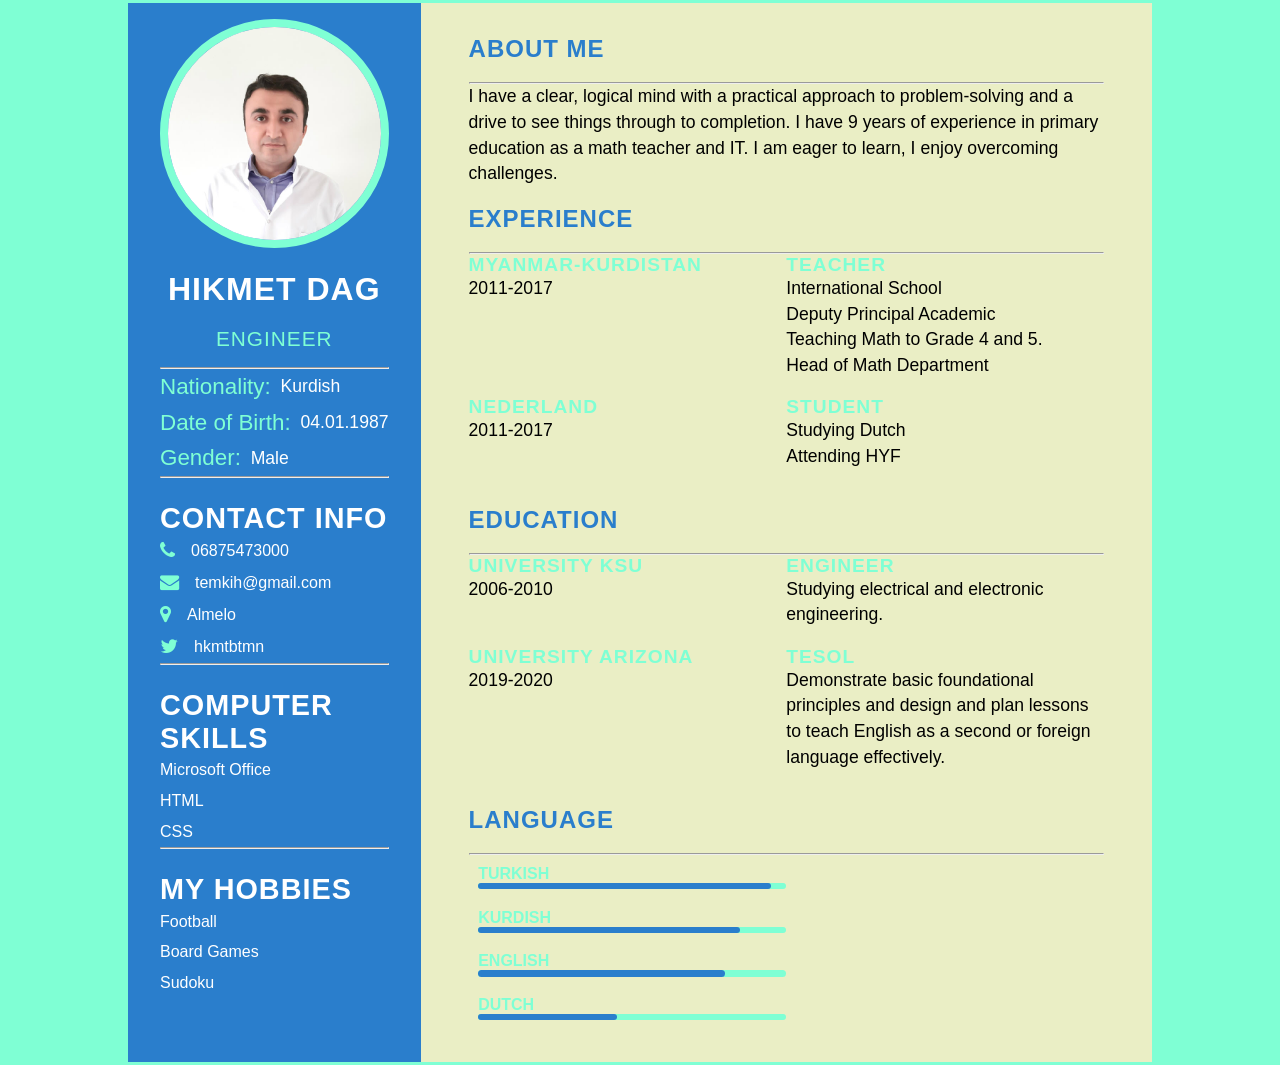
==== week1/Homework/index.html @ e9bf2a23 "Last changes" ====
<!DOCTYPE html>
<html lang="en">
<head>
    
    <meta charset="UTF-8">
    <meta http-equiv="X-UA-Compatible" content="IE=edge">
    <meta name="viewport" content="width=, initial-scale=1.0">
    <title>Resume</title>
    <link rel="stylesheet" href="index.css">
    <!-- Goole font coppied from WWW.w3school.com -->
    <link href="https://fonts.googleapis.com/css2?family=Poppins:wght@100;300;400;600&display=swap" rel="stylesheet">
    <!-- I added this ref link foe some special character like twitter sign.. -->
    <link rel="stylesheet" href="https://cdnjs.cloudflare.com/ajax/libs/font-awesome/4.7.0/css/font-awesome.min.css">
</head>
<body>
    <main class="main-content">
<!-- I divided the page into two parts left and right -->
     <section class="left-section">

     <div class="left-content">

        <div class="portfolio">
         <div> <img class="image" src="hkmt.jpg" alt=""> </div>
         <h2 class="name">Hikmet dag</h2>
         <p class="career">Engineer</p>

         <hr>

                   <ul>
            <!-- &nbsp is used to put space between texts -->
        
            <li><span>Nationality:</span> &nbsp; Kurdish</li>
            <li> <span>Date of Birth:</span> &nbsp; 04.01.1987</li>
            <li><span>Gender:</span> &nbsp; Male</li>
        </ul>
         
     </div>
        <hr>

     <div class="contact-info">
         <h3 class="main-title">Contact Info</h3>
         <ul>
             <li>
                 <i class="fa fa-phone"></i>
                 06875473000
             </li>
             <li>
                <i class="fa fa-envelope"></i>
                temkih@gmail.com
            </li>
            <li>
                <i class="fa fa-map-marker"></i>
                Almelo
            </li>
            <li>
                <i class="fa fa-twitter"></i>
                hkmtbtmn
            </li>
         </ul>

         <hr>

         <h3 class="main-title">Computer Skills</h3> 
         <ul>
             <li>Microsoft Office</li>
             <li>HTML</li>
             <li>CSS</li>
             
         </ul>

         <hr>

         <h3 class="main-title">My hobbies</h3> 
            <ul>
                <li>Football</li>
                <li>Board Games</li>
                <li>Sudoku</li>
                
            </ul>
        </div>
        
    </div>

     </div> 

    
     </section>
    
     <section class="right-section">

        <div class="right-main-content">

            <section class="about sect">
                <h2 class="right-title">About Me</h2>
                <hr>
                <p class="para">
                    I have a clear, logical mind with a practical approach to problem-solving and a drive to see things through to completion.
                    I have 9 years of experience in primary education as a math teacher and  IT. I am eager to learn, I enjoy overcoming challenges.
                </p>
                <br>
                </section>
            <section class="exp-sect">
            <h2 class="right-title">experience</h2>
            <hr>
            
        <div class="timeline">

                <div class="left-tl-content">
                <h5 class="tl-title">myanmar-Kurdistan</h5>
                <p class="para">2011-2017</p>
            </div>

            <div class="riht-tl-content">
            <h5 class="tl-title-2">teacher</h5>
            <p class="para">
                    International School <br>
                    Deputy Principal Academic <br>        
                    Teaching Math to Grade 4 and 5. <br>
                    Head of Math Department <br>
                	
                </p>
        </div>
    </div>

    
    <br>
    
    <div class="timeline">

        <div class="left-tl-content">
            <h5 class="tl-title">nederland</h5>
            <p class="para">2011-2017 </p>
        </div>

        <div class="riht-tl-content">
        <h5 class="tl-title-2">student</h5>
        <p class="para">
                Studying Dutch <br>
                Attending HYF
            
            </p>
    </div>
        
       </div>
       <br>
       </section>
       <br>
    <section class="edu-sect">
    <h2 class="right-title">education</h2>
    <hr>
    
<div class="timeline">

        <div class="left-tl-content">
        <h5 class="tl-title"> University KSU</h5>
        <p class="para">2006-2010</p>
    </div>

    <div class="riht-tl-content">
    <h5 class="tl-title-2">Engineer</h5>
    <p class="para">
            Studying electrical and electronic engineering.
            
        </p>
</div>
</div>
<br>

<div class="timeline">

    <div class="left-tl-content">
    <h5 class="tl-title"> University Arizona</h5>
    <p class="para">2019-2020</p>
</div>

<div class="riht-tl-content">
<h5 class="tl-title-2">tesol</h5>
<p class="para">
    Demonstrate basic foundational principles and design and plan 
    lessons to teach English as a second or foreign language effectively.
        
    </p>
</div>
</div>
</section>
<br>
<br>

<section>
    <div class="language-section">
        <h2 class="right-title">language</h2>
        <hr>

        <ul>
            <li>
              <h5 class="language-title">turkish</h5>
                <div class="bar">
                    <div class="progress turkish"></div>
                </div>

            </li>
            

            <li>
                <h5 class="language-title">kurdish</h5>
                  <div class="bar">
                      <div class="progress kurdish"></div>
                  </div>
  
              </li>

              <li>
                <h5 class="language-title">english</h5>
                  <div class="bar">
                      <div class="progress english"></div>
                  </div>
  
              </li>
              <li>
                <h5 class="language-title">dutch</h5>
                  <div class="bar">
                      <div class="progress dutch"></div>
                  </div>
  
              </li>
        </ul>

       


    </div>
  

</section>

  
            

        </div>
     </section>
     




    </main>
    
</body>
</html>
---- week1/Homework/index.css ----
*{
    padding: 0;
    margin: 0;
    box-sizing: border-box;
    list-style: none;
    font-family: 'Nunito', sans-serif;
}

body{
    background-color: aquamarine;
}
.main-content{
    min-height: 100vh;
    width: 80%;
    margin: 0.2rem auto;
    display: grid;
    grid-template-columns: repeat(7, 1fr);
}

.left-section{
    grid-column: span 2;
    height: 100%;
    background-color: rgb(42, 126, 204);
}
.right-section{
    grid-column: span 5;
    height: 100%;
    background-color: rgb(234, 238, 197);
}

.left-content{
    padding: 1rem 2rem;
}

.profile{
    width:100%;
    border-bottom: 1px solid rgb(13, 80, 20);
}

.image{
    width: 100%;
    text-align: center;
    border-radius: 50%;
    border: 8px solid aquamarine;
}

.name{
    font-size: 2rem;
    color: white;
    text-align: center;
    text-transform: uppercase;
    letter-spacing: 1px;
    padding: 1.2rem 0;
}
.career{
    font-size: 1.3rem;
    color:aquamarine;
    text-align: center;
    text-transform: uppercase;
    letter-spacing: 1px;
    padding-bottom: 1rem; 
}

.portfolio ul li{
    padding: 0.3rem 0;
    display: flex;
    align-items: center;
    color: white;
    font-size: 1.1rem;
}
.portfolio span{
    color: aquamarine;
    font-size: 1.4rem;
}
.main-title{
    font-size: 1.8rem;
    text-transform: uppercase;
    letter-spacing: 1px;
    color: white;
    padding-top: 1.5rem;
}

.contact-info ul li{
    padding: .4rem 0;
    display: flex;
    align-items: center;
    color: white;
}
.contact-info i{
    padding-right: 1rem;
    font-size: 1.2rem;
    color: aquamarine;
}

.right-main-content{
    padding: 2rem 3rem;
}

.right-title{
    letter-spacing: 1px;
    text-transform: uppercase;
    color: rgb(42, 126, 204);
    padding-bottom: 1.2rem;
    
}

.para{
    line-height: 1.6rem;
    font-size:1.1rem;
    }

.timeline{
    display: grid;
    grid-template-columns: repeat(2,1fr);
}

.tl-title{
    letter-spacing: 1px;
    text-transform: uppercase;
    color: aquamarine;
    font-size: 1.2rem;

}

.tl-title-2{
    letter-spacing: 1px;
    text-transform: uppercase;
    color: aquamarine;
    font-size: 1.2rem;


}
 
.right-tl-content{
    padding-bottom: 2rem;
}

.language-section ul li{
    padding: 0.6rem;


}

.bar{
    width: 50%;
    height: 0.4rem;
    background-color: aquamarine;
    position: relative;
    border-radius: 12px;
}

.progress{
    height: 100%;
    position: absolute;
    left: 0;
    background-color: rgb(42, 126, 204);
    border-radius: 12px;
}

.language-title{
    color: aquamarine;
    font-size: 1rem;
    text-transform: uppercase;

}

.turkish{
    width: 95%;

}

.kurdish{
    width: 85%;

}

.english{
    width: 80%;

}

.dutch{
    width: 45%;

}
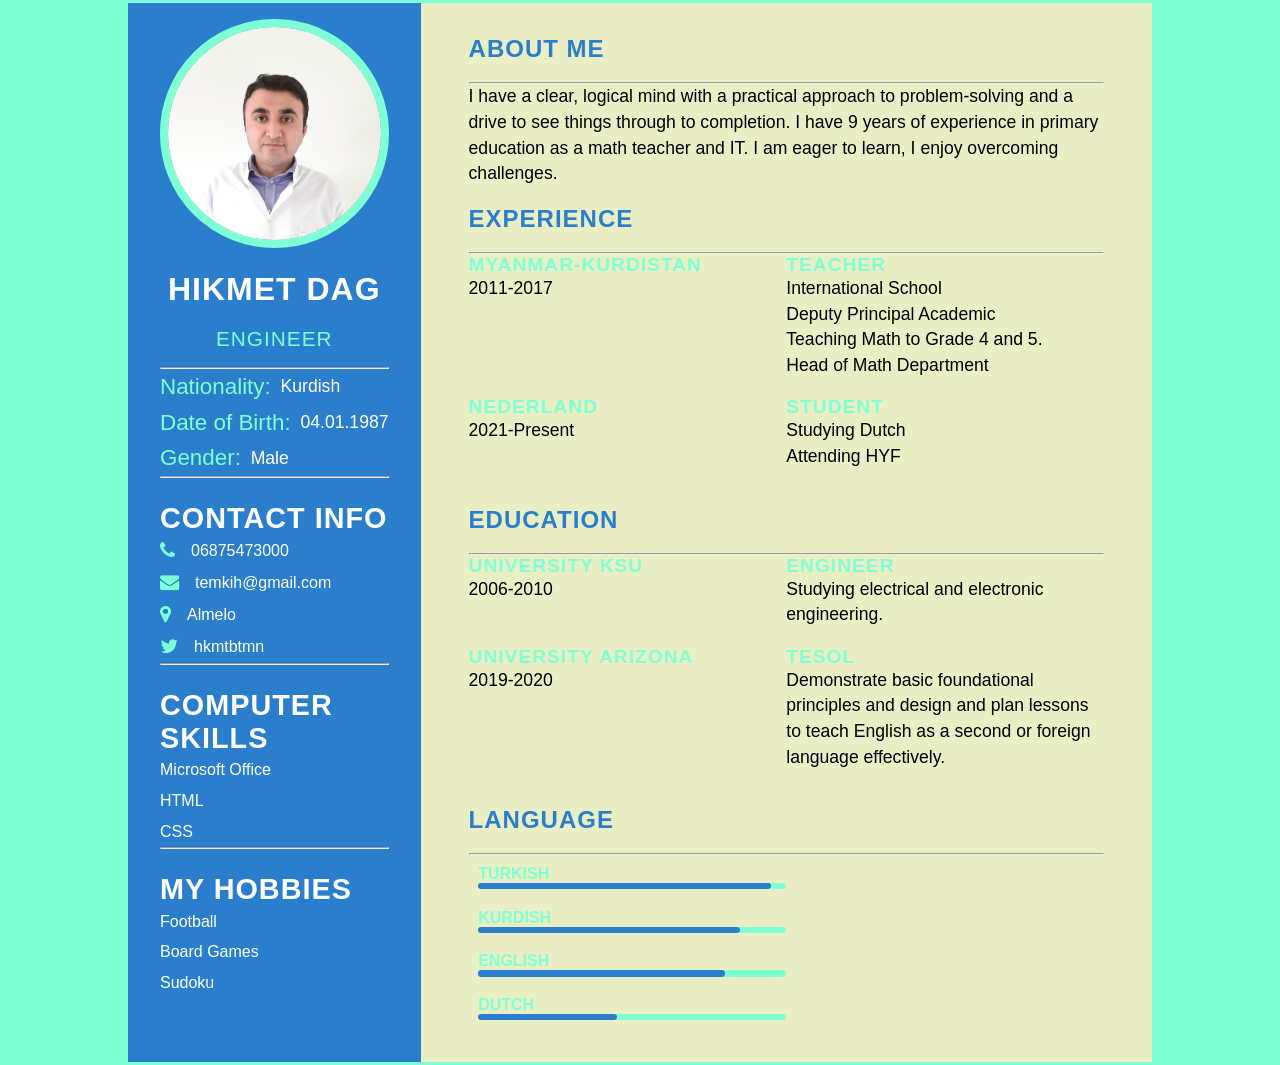
==== commit c5024763: "Updated" ====
--- a/week1/Homework/index.html
+++ b/week1/Homework/index.html
@@ -129,7 +129,7 @@
 
         <div class="left-tl-content">
             <h5 class="tl-title">nederland</h5>
-            <p class="para">2011-2017 </p>
+            <p class="para">2021-Present </p>
         </div>
 
         <div class="riht-tl-content">
